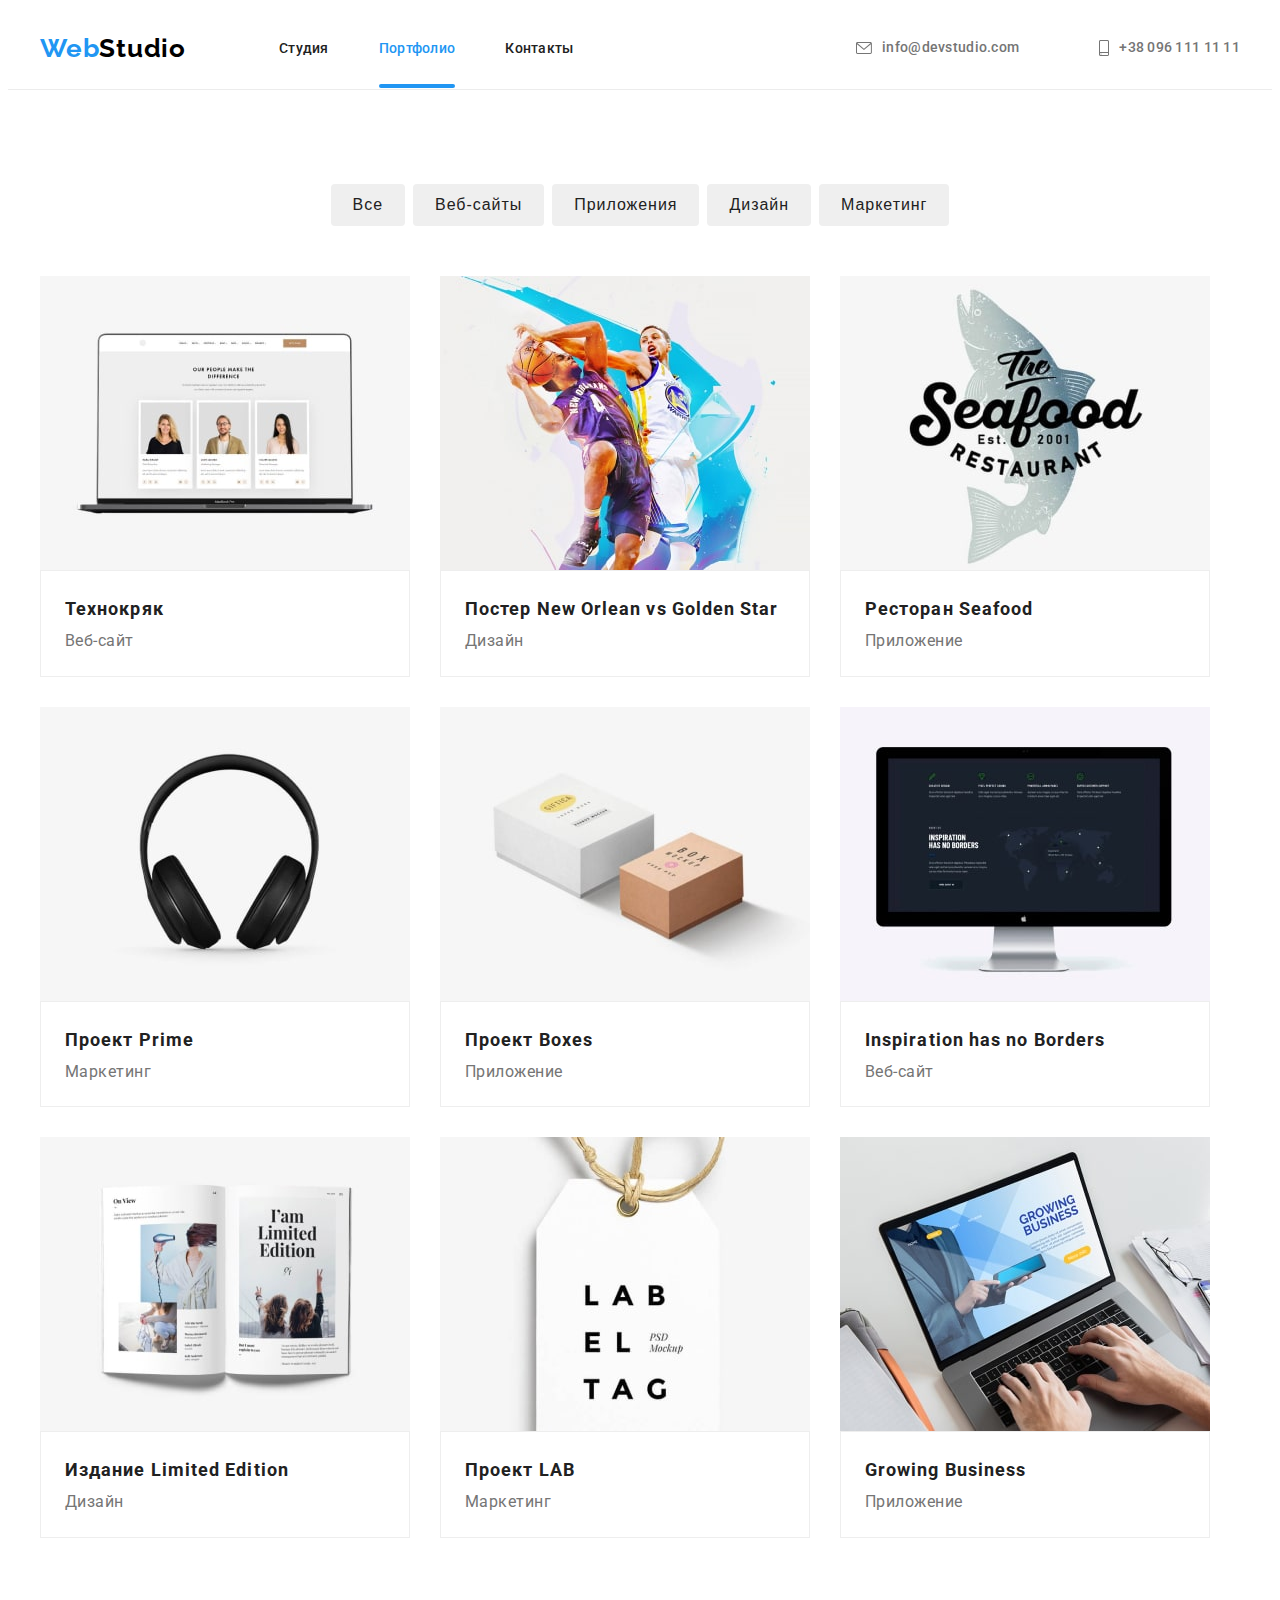
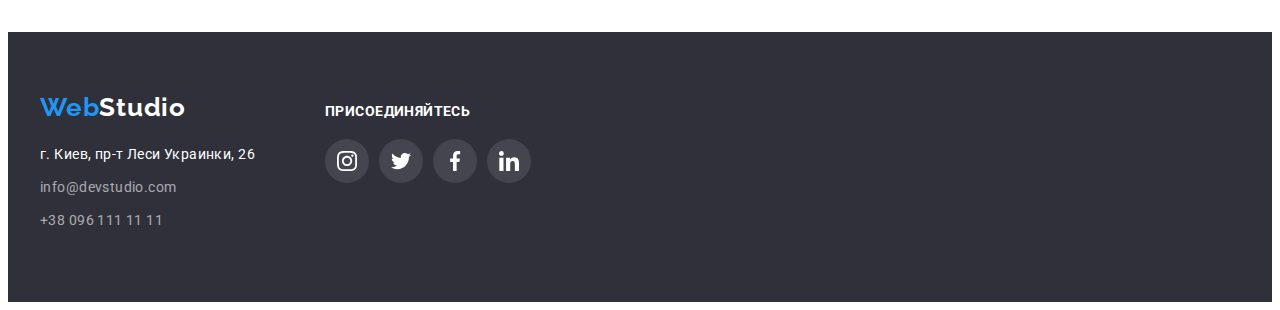
==== portfolio.html @ ef665a8f "add repozitoriy" ====
<!DOCTYPE html>
<html lang="ru">
  <head>
    <meta charset="UTF-8" />
    <meta http-equiv="X-UA-Compatible" content="IE=edge" />
    <meta name="viewport" content="width=device-width, initial-scale=1.0" />
    <title>Document</title>
    <link
      rel="stylesheet"
      href="https://cdnjs.cloudflare.com/ajax/libs/modern-normalize/1.1.0/modern-normalize.min.css"
      integrity="sha512-wpPYUAdjBVSE4KJnH1VR1HeZfpl1ub8YT/NKx4PuQ5NmX2tKuGu6U/JRp5y+Y8XG2tV+wKQpNHVUX03MfMFn9Q=="
      crossorigin="anonymous"
      referrerpolicy="no-referrer"
    />
    <link rel="preconnect" href="https://fonts.googleapis.com" />
    <link rel="preconnect" href="https://fonts.gstatic.com" crossorigin />
    <link
      href="https://fonts.googleapis.com/css2?family=Roboto:wght@400;500;700;900&family=Raleway:wght@700&display=swap"
      rel="stylesheet"
    />
    <link rel="stylesheet" href="./css/styles.css" />
  </head>
  <body>
    <!--Шапка-->
    <header class="page-header-portfolio">
      <div class="container header-container-portfolio">
        <a class="link header-logo-web" href="./index.html"
          >Web<span class="link header-logo-studio">Studio</span></a
        >
        <nav class="header-navigation">
          <ul class="list header-list">
            <li class="header-item">
              <a class="link header-link" href="./index.html">Студия</a>
            </li>
            <li class="header-item">
              <a class="link header-link current" href="./portfolio.html"
                >Портфолио</a
              >
            </li>
            <li class="header-item">
              <a class="link header-link" href="">Контакты</a>
            </li>
          </ul>
        </nav>
        <ul class="list header-link link-box">
          <li class="header-item">
            <a class="header-mail link" href="mailto:info@devstudio.com"
              ><svg class="icon-mail" width="16" height="12">
                <use href="./images/icons.svg#icon-email"></use>
              </svg>
              info@devstudio.com</a
            >
          </li>
          <li class="header-item">
            <a class="header-tel link" href="tel:+380961111111"
              ><svg class="icon-tel" width="10" height="16">
                <use href="./images/icons.svg#icon-smartphone"></use>
              </svg>
              +38 096 111 11 11</a
            >
          </li>
        </ul>
      </div>
    </header>
    <main>
      <!--Особенности-->
      <section class="features">
        <div class="container features-container">
          <h1 class="visually-hidden">Padge portfolio</h1>
          <ul class="list features-list">
            <li class="features-item">
              <p>
                <button class="hero-btn" type="button">Все</button>
              </p>
            </li>
            <li class="features-item">
              <p>
                <button class="hero-btn" type="button">Веб-сайты</button>
              </p>
            </li>
            <li class="features-item">
              <p>
                <button class="hero-btn" type="button">Приложения</button>
              </p>
            </li>
            <li class="features-item">
              <p>
                <button class="hero-btn" type="button">Дизайн</button>
              </p>
            </li>
            <li class="features-item">
              <p>
                <button class="hero-btn" type="button">Маркетинг</button>
              </p>
            </li>
          </ul>
        </div>

        <!--Проекты-->
        <div class="container features-card-container">
          <ul class="list features-card-list">
            <li class="card-item">
              <div class="card-item-wrap">
                <img
                  src="./images/Tehnokrayk.jpg"
                  alt="Ноутбук"
                  width="370"
                  height="294"
                />
                <p class="card-item-top-text">
                  Технокряк это современная площадка распространения
                  коронавируса. Компании используют эту платформу для цифрового
                  шпионажа и атак на защищённые сервера конкурентов.
                </p>
              </div>
              <div class="card-text-item-text">
                <h2 class="card-text">Технокряк</h2>
                <p class="card-item-text">Веб-сайт</p>
              </div>
            </li>
            <li class="card-item">
              <div class="card-item-wrap">
                <img
                  src="./images/poster.jpg"
                  alt="Постер"
                  width="370"
                  height="294"
                />
                <p class="card-item-top-text">
                  Технокряк это современная площадка распространения
                  коронавируса. Компании используют эту платформу для цифрового
                  шпионажа и атак на защищённые сервера конкурентов.
                </p>
              </div>
              <div class="card-text-item-text">
                <h2 class="card-text">
                  Постер<span lang="en" class="card-text">
                    New Orlean vs Golden Star</span
                  >
                </h2>
                <p class="card-item-text">Дизайн</p>
              </div>
            </li>
            <li class="card-item">
              <div class="card-item-wrap">
                <img
                  src="./images/restaurant.jpg"
                  alt="Ресторан"
                  width="370"
                  height="294"
                />
                <p class="card-item-top-text">
                  Технокряк это современная площадка распространения
                  коронавируса. Компании используют эту платформу для цифрового
                  шпионажа и атак на защищённые сервера конкурентов.
                </p>
              </div>
              <div class="card-text-item-text">
                <h2 class="card-text">
                  Ресторан<span lang="en" class="card-text"> Seafood</span>
                </h2>
                <p class="card-item-text">Приложение</p>
              </div>
            </li>
            <li class="card-item">
              <div class="card-item-wrap">
                <img
                  src="./images/Prime.jpg"
                  alt="Наушники"
                  width="370"
                  height="294"
                />
                <p class="card-item-top-text">
                  Технокряк это современная площадка распространения
                  коронавируса. Компании используют эту платформу для цифрового
                  шпионажа и атак на защищённые сервера конкурентов.
                </p>
              </div>
              <div class="card-text-item-text">
                <h2 class="card-text">
                  Проект<span lang="en" class="card-text"> Prime</span>
                </h2>
                <p class="card-item-text">Маркетинг</p>
              </div>
            </li>
            <li class="card-item">
              <div class="card-item-wrap">
                <img
                  src="./images/boxes.jpg"
                  alt="Коробка"
                  width="370"
                  height="294"
                />
                <p class="card-item-top-text">
                  Технокряк это современная площадка распространения
                  коронавируса. Компании используют эту платформу для цифрового
                  шпионажа и атак на защищённые сервера конкурентов.
                </p>
              </div>
              <div class="card-text-item-text">
                <h2 class="card-text">
                  Проект<span lang="en" class="card-text"> Boxes</span>
                </h2>
                <p class="card-item-text">Приложение</p>
              </div>
            </li>
            <li class="card-item">
              <div class="card-item-wrap">
                <img
                  src="./images/borders.jpg"
                  alt="Монитор"
                  width="370"
                  height="294"
                />
                <p class="card-item-top-text">
                  Технокряк это современная площадка распространения
                  коронавируса. Компании используют эту платформу для цифрового
                  шпионажа и атак на защищённые сервера конкурентов.
                </p>
              </div>
              <div class="card-text-item-text">
                <h2 lang="en" class="card-text">Inspiration has no Borders</h2>
                <p class="card-item-text">Веб-сайт</p>
              </div>
            </li>
            <li class="card-item">
              <div class="card-item-wrap">
                <img
                  src="./images/edition.jpg"
                  alt="Книга"
                  width="370"
                  height="294"
                />
                <p class="card-item-top-text">
                  Технокряк это современная площадка распространения
                  коронавируса. Компании используют эту платформу для цифрового
                  шпионажа и атак на защищённые сервера конкурентов.
                </p>
              </div>
              <div class="card-text-item-text">
                <h2 class="card-text">
                  Издание<span lang="en" class="card-text">
                    Limited Edition</span
                  >
                </h2>
                <p class="card-item-text">Дизайн</p>
              </div>
            </li>
            <li class="card-item">
              <div class="card-item-wrap">
                <img
                  src="./images/lab.jpg"
                  alt="Брелок"
                  width="370"
                  height="294"
                />
                <p class="card-item-top-text">
                  Технокряк это современная площадка распространения
                  коронавируса. Компании используют эту платформу для цифрового
                  шпионажа и атак на защищённые сервера конкурентов.
                </p>
              </div>
              <div class="card-text-item-text">
                <h2 class="card-text">
                  Проект<span lang="en" class="card-text"> LAB</span>
                </h2>
                <p class="card-item-text">Маркетинг</p>
              </div>
            </li>
            <li class="card-item">
              <div class="card-item-wrap">
                <img
                  src="./images/business.jpg"
                  alt="Печатает на ноутбуке"
                  width="370"
                  height="294"
                />
                <p class="card-item-top-text">
                  Технокряк это современная площадка распространения
                  коронавируса. Компании используют эту платформу для цифрового
                  шпионажа и атак на защищённые сервера конкурентов.
                </p>
              </div>
              <div class="card-text-item-text">
                <h2 lang="en" class="card-text">Growing Business</h2>
                <p class="card-item-text">Приложение</p>
              </div>
            </li>
          </ul>
        </div>
      </section>
    </main>
    <!--Подвал: адрес и контакты-->
    <footer class="footer">
      <div class="container footer-container">
        <div>
          <a
            class="link footer-logo-web"
            href="./index.html"
            rel="noopener noreferrer"
            >Web<span class="link footer-logo-studio">Studio</span></a
          >
          <address class="contacts-address">
            <a
              class="contacts-link link"
              href="https://goo.gl/maps/BQcuCL7h7WmTH79J6"
              target="_blank"
              rel="noopener noreferrer"
              >г. Киев, пр-т Леси Украинки, 26</a
            >
          </address>
          <ul class="list contacts-link">
            <li class="contacts-item">
              <a class="contacts-mail link" href="mailto:info@devstudio.com"
                >info@devstudio.com</a
              >
            </li>
            <li class="contacts-item">
              <a class="contacts-tel link" href="tel:+380961111111"
                >+38 096 111 11 11</a
              >
            </li>
          </ul>
        </div>
        <div class="social-title-title">
          <p class="social-title">Присоединяйтесь</p>
          <ul class="list social-aftter-list">
            <li class="social-social-item">
              <a href="" class="social-social-link">
                <svg class="social-social-icon" width="20" height="20">
                  <use href="./images/icons.svg#icon-instagram"></use>
                </svg>
              </a>
            </li>
            <li class="social-social-item">
              <a href="" class="social-social-link">
                <svg class="social-social-icon" width="20" height="20">
                  <use href="./images/icons.svg#icon-twitter-1"></use>
                </svg>
              </a>
            </li>
            <li class="social-social-item">
              <a href="" class="social-social-link">
                <svg class="social-social-icon" width="20" height="20">
                  <use href="./images/icons.svg#icon-facebook-1"></use>
                </svg>
              </a>
            </li>
            <li class="social-social-item">
              <a href="" class="social-social-link">
                <svg class="social-social-icon" width="20" height="20">
                  <use href="./images/icons.svg#icon-linkedin-1"></use>
                </svg>
              </a>
            </li>
          </ul>
        </div>
      </div>
    </footer>
  </body>
</html>
---- css/styles.css ----
:root {
  --main-title-color: #ffffff;
  --second-title-color: #212121;
  --main-text-color: #757575;
  --second-text-color: #ffffff;
  --third-text-color: rgba(255, 255, 255, 0.6);
  --accent-color: #2196f3;
  --main-btn-color: #ffffff;
  --header-text-color: #212121;
}

p,
h1,
h2,
h3,
h4,
h5,
h6 {
  margin: 0;
}

ul {
  margin: 0;
  padding: 0;
}

button {
  cursor: pointer;
}

img {
  display: block;
}

.container {
  width: 1200px;
  padding-left: 15px;
  padding-right: 15px;
  margin: 0 auto;
}

.list {
  list-style: none;
}

.link {
  text-decoration: none;
}
.visually-hidden {
  position: absolute;
  white-space: nowrap;
  width: 1px;
  height: 1px;
  overflow: hidden;
  border: 0;
  padding: 0;
  clip: rect(0 0 0 0);
  clip-path: inset(50%);
  margin: -1px;
}

body {
  font-family: "Roboto", sans-serif;
  
}

/*-----------------HEADER------------*/
.page-header {
  width: 100%;
  top: 0;
  left: 0;
  background-color: #ffffff;
  padding-top: 25px;
  padding-bottom: 25px;
}

.header-list {
  display: flex;
}

.header-navigation {
  display: flex;
  align-items: center;
}

.link-box {
  display: flex;
  align-items: center;
  margin-left: auto;
}

.header-container {
  display: flex;
  align-items: center;
}

.header-item:not(:last-child) {
  margin-right: 50px;
}

.header-logo-web {
  font-family: Raleway;
  font-style: normal;
  font-weight: 700;
  font-size: 26px;
  line-height: 1.19;
  letter-spacing: 0.03em;
  color: #2196f3;
  margin-right: 93px;
}

.header-logo-studio {
  font-family: Raleway;
  font-style: normal;
  font-weight: 700;
  font-size: 26px;
  line-height: 1.19;
  letter-spacing: 0.03em;
  color: #000000;
}

.header-link {
  display: flex;
  font-weight: 500;
  font-size: 14px;
  line-height: 1.13;
  letter-spacing: 0.02em;
  color: var(--header-text-color);
  position: relative;
  transition: color 250ms cubic-bezier(0.4, 0, 0.2, 1);
}

.header-link.current::after {
content: "";
width: 100%;
height: 4px;
background-color: #2196F3;
position: absolute;
bottom: -32px;
left: 0;
border-radius: 2px;
}

.header-link:hover,
.header-link:focus {
  color: var(--accent-color);
}

.current {
  color: var(--accent-color);
}


.header-mail {
  display: flex;
  align-items: center;
  font-weight: 500;
  font-size: 14px;
  line-height: 1.14;
  letter-spacing: 0.02em;
  margin-right: 30px;
  color: var(--main-text-color);
  transition: color 250ms cubic-bezier(0.4, 0, 0.2, 1);

}

/* .header-mail:hover,
.header-mail:focus {
  color: var(--accent-color);
} */

.icon-mail {
  margin-right: 10px;
  fill: currentColor;
}

.header-mail:hover,
.header-mail:focus {
  color: var(--accent-color);
}

.header-tel {
  display: flex;
  align-items: center;
  font-weight: 500;
  font-size: 14px;
  line-height: 1.14;
  letter-spacing: 0.02em;
  color: var(--main-text-color);
  transition: color 250ms cubic-bezier(0.4, 0, 0.2, 1);
}

.icon-tel {
  margin-right: 10px;
  fill: currentColor;
}

.header-tel:hover,
.header-tel:focus {
  color: var(--accent-color);
}

/* --------Что предлагаем------ */
.hero {
  margin: 0 auto;
  max-width: 1600px;
  height: 600px;
  background: #2f303a;
  text-align: center;
  padding-top: 200px;
  padding-bottom: 200px;
  background-image: linear-gradient(
      rgba(47, 48, 58, 0.4),
      rgba(47, 48, 58, 0.4)
    ),
    url("../images/overlay2.jpg");
  background-repeat: no-repeat;
  background-position: center;
  background-size: cover;
  background-color: var(--main-title-color);
}

.hero-container {
  width: 696px;
}

.hero-title {
  font-weight: 900;
  font-size: 44px;
  line-height: 1.36;
  letter-spacing: 0.06em;
  text-transform: uppercase;
  color: var(--main-title-color);
}

.hero-btn-item {
  margin-top: 30px;
  font-weight: 500;
  font-size: 16px;
  line-height: 1.87;
  display: inline-block;
  align-items: center;
  letter-spacing: 0.06em;
  color: var(--main-btn-color);
  background-color: #2196F3;
  border-radius:4px
  box-shadow;: 0px, 4px
rgba(0, 0, 0, 0.15);

  cursor: pointer;
  border-radius: 4px;
  padding: 10px 32px;
  transition: background-color 250ms cubic-bezier(0.4, 0, 0.2, 1);
}

.hero-btn-item:hover,
.hero-btn-item:focus {
  background-color:#188CE8;
}

.hero-btn {
  font-weight: 500;
  font-size: 16px;
  line-height: 1.87;
  display: flex;
  align-items: center;
  text-align: center;
  letter-spacing: 0.06em;
  color: var(--header-text-color);
  cursor: pointer;
  border-style: none;
  border-radius: 4px;
  padding: 6px 22px;
  transition: color 250ms cubic-bezier(0.4, 0, 0.2, 1), background-color 250ms cubic-bezier(0.4, 0, 0.2, 1), box-shadow 250ms cubic-bezier(0.4, 0, 0.2, 1);
}

.hero-btn:hover,
.hero-btn:focus {
  color: var(--main-btn-color);
  box-shadow: 0px 3px 1px rgba(0, 0, 0, 0.1), 0px 1px 2px rgba(0, 0, 0, 0.08),
    0px 2px 2px rgba(0, 0, 0, 0.12);
  border-radius: 4px;
  background: #2196f3;
}

/*-----Наши особенности-------*/

.peculiarities {
  padding-top: 94px;
  padding-bottom: 94px;
}

.peculiarities-list {
  display: flex;
}

.peculiarities-title-title:not(:last-child) {
  margin-right: 30px;
  width: 270px;
}

.peculiarities-title-title::before {
  display: block;
  content: "";
  width: 270px;
  height: 120px;
  background-color: #f5f4fa;
  margin-bottom: 25px;
  border-radius: 4px;
  background-image: url("../images/antenna.svg");
  background-repeat: no-repeat;
  background-position: center;
}

.icon-clock::before {
  background-image: url("../images/clock.svg");
}

.icon-diagram::before {
  background-image: url("../images/diagram.svg");
}

.icon-astronaut::before {
  background-image: url("../images/astronaut.svg");
}

.peculiarities-title {
  font-weight: 700;
  font-size: 14px;
  line-height: 1.71;
  letter-spacing: 0.03em;
  text-transform: uppercase;
  color: var(--second-title-color);
  margin-top: 30px;
  margin-bottom: 10px;
}

.peculiarities-after-title {
  font-weight: normal;
  font-size: 14px;
  line-height: 1.71;
  letter-spacing: 0.03em;
  color: var(--main-text-color);
  width: 270px;
}

/*--------------Чем мы занимаемся------*/
.about-work {
  padding-bottom: 94px;
}

.work-list {
  display: flex;
}

.work-item:not(:last-child) {
  margin-right: 30px;
}

.work-item {
  position: relative;
  overflow: hidden;
}

.work-item > .work-item-text {
position: absolute;
top: 224px;
right: 0;
margin: 0;
width: 370px;
height: 70px;
background: rgba(47, 48, 58, 0.8);
font-family: Roboto;
font-style: normal;
font-weight: 700;
font-size: 14px;
line-height: 16px;
padding-top: 27px;
text-align: center;
letter-spacing: 0.03em;
text-transform: uppercase;
color: #FFFFFF; 
}

.work-title {
  margin-bottom: 50px;
  font-weight: 700;
  font-size: 36px;
  line-height: 1.17;
  text-align: center;
  letter-spacing: 0.03em;
  color: var(--second-title-color);
}

/*-------------Наша команда---------*/
.team {
  background-color: #F5F4FA;
  padding-top: 94px;
  padding-bottom: 94px;
}

.team-title {
  font-weight: 700;
  font-size: 36px;
  line-height: 1.17;
  text-align: center;
  letter-spacing: 0.03em;
  color: var(--second-title-color);
  margin-bottom: 50px;
}

.team-list {
  display: flex;
}
.team-item:not(:last-child) {
  margin-right: 30px;
  display: block;
  text-align: center;
  background-color: #FFFFFF;
  box-shadow: 0px 1px 3px rgba(0, 0, 0, 0.12), 0px 1px 1px rgba(0, 0, 0, 0.14),
    0px 2px 1px rgba(0, 0, 0, 0.2);
  border-radius: 0px 0px 4px 4px;
  transition: box-shadow 250ms cubic-bezier(0.4, 0, 0.2, 1);
}

.team-item-card4 {
  background-color: #FFFFFF;
  box-shadow: 0px 1px 3px rgba(0, 0, 0, 0.12), 0px 1px 1px rgba(0, 0, 0, 0.14),
    0px 2px 1px rgba(0, 0, 0, 0.2);
  border-radius: 0px 0px 4px 4px;
  transition: box-shadow 250ms cubic-bezier(0.4, 0, 0.2, 1);
}

.persons-title {
  font-weight: 500;
  font-size: 16px;
  line-height: 1.18;
  text-align: center;
  letter-spacing: 0.03em;
  color: var(--second-title-color);
  margin-bottom: 10px;
}

.persons-item-text {
  font-weight: normal;
  font-size: 16px;
  line-height: 1.18;
  text-align: center;
  letter-spacing: 0.03em;
  color: var(--main-text-color);
  margin-bottom: 16px;
}

.persons-title-item-text {
  padding-top: 30px;
  padding-bottom: 30px;
}

.persons-social-item {
  width: 44px;
  height: 44px;
}

.persons-social-item + .persons-social-item {
  margin-left: 10px;
}

.persons-social-list {
  display: flex;
  justify-content: center;
}

.persons-social-link {
  width: 100%;
  height: 100%;
  border-radius: 50%;
  display: flex;
  align-items: center;
  justify-content: center;
  color: #afb1b8;
  transition: color 250ms cubic-bezier(0.4, 0, 0.2, 1), background-color 250ms cubic-bezier(0.4, 0, 0.2, 1);
}

.persons-social-icon {
  fill: currentColor;
}

.persons-social-link:hover,
.persons-social-link:focus {
  background-color: var(--accent-color);
  color: var(--main-title-color);
}

/* --------- Постоянные клиенты */
.client {
  background-color: #ffffff;
  padding-top: 94px;
  padding-bottom: 94px;
}

.client-title {
  font-family: Roboto;
  font-style: normal;
  font-weight: bold;
  font-size: 36px;
  line-height: 42px;
  text-align: center;
  letter-spacing: 0.03em;
  color: #212121;
  margin-bottom: 50px;
}

.client-list {
  display: flex;
  justify-content: center;
}

.client-social-item {
  width: 170px;
  height: 92px;
}

.client-social-item + .client-social-item {
  margin-left: 30px;
}

.client-social-link {
  width: 100%;
  height: 100%;
  display: flex;
  align-items: center;
  justify-content: center;
  color: #afb1b8;
  border: 1px solid #afb1b8;
  border-radius: 4px;
  transition: color 250ms cubic-bezier(0.4, 0, 0.2, 1), border-color 250ms cubic-bezier(0.4, 0, 0.2, 1);
}

.client-social-icon {
  fill: currentColor;
}

.client-social-link:hover,
.client-social-link:focus {
  border-color: var(--accent-color);
  color: var(--accent-color);
}

/*-------------Подвал--------*/
.footer {
  background-color: #2f303a;
  padding-top: 60px;
  padding-bottom: 60px;
}

.footer-container {
  display: flex;
  align-items: baseline;
}

.footer-logo-web {
  font-family: Raleway;
  font-style: normal;
  font-weight: 700;
  font-size: 26px;
  line-height: 1.19;
  letter-spacing: 0.03em;
  color: #2196f3;
}

.footer-logo-studio {
  font-family: Raleway;
  font-style: normal;
  font-weight: 700;
  font-size: 26px;
  line-height: 1.19;
  letter-spacing: 0.03em;
  color: #ffffff;
}

.contacts-address {
  margin-top: 20px;
  margin-bottom: 9px;
}

.contacts-item {
  margin-bottom: 9px;
}

.contacts-link {
  font-weight: normal;
  font-style: normal;
  font-size: 14px;
  line-height: 1.71;
  letter-spacing: 0.03em;
  color: var(--second-text-color);
}

.contacts-mail {
  font-weight: normal;
  font-size: 14px;
  line-height: 1.71;
  letter-spacing: 0.03em;
  color: var(--third-text-color);
  padding-bottom: 20px;
}

.contacts-tel {
  font-style: normal;
  font-weight: normal;
  font-size: 14px;
  line-height: 1.71;
  letter-spacing: 0.03em;
  color: var(--third-text-color);
  
}

/* -------Присоединяйтесь------- */

.social-title-title {
  margin-left: 70px;
}

.social-title {
  font-family: Roboto;
  font-style: normal;
  font-weight: 700;
  font-size: 14px;
  line-height: 16px;
  letter-spacing: 0.03em;
  text-transform: uppercase;
  color: #ffffff;
  margin-bottom: 20px;
}

.social-aftter-list {
  display: flex;
}

.social-social-item {
  width: 44px;
  height: 44px;
}

.social-social-item:not(:last-child) {
  margin-right: 10px;
}

.social-social-link {
  width: 100%;
  height: 100%;
  border-radius: 50%;
  display: flex;
  align-items: center;
  justify-content: center;
  background: rgba(255, 255, 255, 0.1);
  transition: color 250ms cubic-bezier(0.4, 0, 0.2, 1), background-color 250ms cubic-bezier(0.4, 0, 0.2, 1);
  
}

.social-social-link {
  fill: #ffffff;
}

.social-social-link:hover,
.social-social-link:focus {
  background-color: var(--accent-color);
  color: var(--main-title-color);
}

/* -------Модальное окно--------- */
.backdrop {
    width: 100vw;
    height: 100vh;
    background-color: rgba(0, 0, 0, 0.418);
    position: fixed;
    top: 0;
    transition: opacity 1000ms, visibility 1000ms;
}

.backdrop.is-hidden .modal {
  transform: scale(1.5) rotate(180deg) translate(-1000px);
  transition: transform 1000ms;
}

.modal {
    width: 528px;
    min-height: 581px;
    background-color: #ffffff;
    position: absolute;
    left: 50%;
    top: 50%;
    transform: scale(1) rotate(0);
    transform: translate(-50%,-50%);
    box-shadow: 0px 1px 3px rgba(0, 0, 0, 0.12), 0px 1px 1px rgba(0, 0, 0, 0.14), 0px 2px 1px rgba(0, 0, 0, 0.2);
    border-radius: 4px;
  }

.modal-close {
    width: 30px;
    height: 30px;
    background: #FFFFFF;
    box-sizing: border-box;
    border: 1px solid rgba(0, 0, 0, 0.1);
    border-radius: 50%;
    position: absolute;
    top: 10px;
    right: 10px;
    display: flex;
    align-items: center;
    justify-content: center;
}

.is-hidden {
  visibility: hidden;
  opacity: 0;
  pointer-events: none;
}


/*---------------Портфолио-------*/
/*---------------Шапка---------*/
.page-header-portfolio {
  padding-top: 25px;
  padding-bottom: 25px;
  border-bottom: 1px solid #ececec;
}
.header-container-portfolio {
  display: flex;
  align-items: center;
}

/*-----------Кнопки-навигация------*/
.features {
  padding-top: 94px;
  padding-bottom: 94px;
}

.features-list {
  display: flex;
  justify-content: center;
  margin-bottom: 50px;
}

.features-item:not(:last-child) {
  margin-right: 8px;
}

/*--------Проекты-------*/

.features-card-list {
  display: flex;
  flex-wrap: wrap;
  margin-right: -30px;
}

.card-item {
  margin-right: 30px;
  margin-bottom: 30px;
  transition: box-shadow 250ms cubic-bezier(0.4, 0, 0.2, 1);
}

.card-item:hover .card-item-top-text {
  transform: translateY(0);
}

.card-item-wrap {
  position: relative;
  overflow: hidden;
}

.card-item-top-text {
  position: absolute;
  top: 0;
  left: 0;
  /* width: 370px; */
  height: 100%;
  background: rgba(33, 150, 243, 0.9);
  padding: 63px 24px;

  font-family: Roboto;
  font-style: normal;
  font-weight: normal;
  font-size: 18px;
  line-height: 28px;
  letter-spacing: 0.03em;
  color: #FFFFFF;
  transform: translateY(100%);
  transition: transform 250ms cubic-bezier(0.4, 0, 0.2, 1);  
}

.card-item:nth-child(n3) {
  margin-right: 0;
}

.card-item:nth-last-child(-n + 3) {
  margin-bottom: 0;
}

.card-item:hover,
.card-item:focus {
  box-shadow: 0px 1px 1px rgba(0, 0, 0, 0.12), 0px 4px 4px rgba(0, 0, 0, 0.06),
    1px 4px 6px rgba(0, 0, 0, 0.16);
}

.card-text {
  font-weight: 700;
  font-size: 18px;
  line-height: 2;
  letter-spacing: 0.06em;
  color: var(--second-title-color);
}

.card-item-text {
  font-weight: normal;
  font-size: 16px;
  line-height: 1.8;
  letter-spacing: 0.03em;
  color: var(--main-text-color);
}

.card-text-item-text {
  padding: 20px 24px;
  border: 1px solid #eeeeee;
}
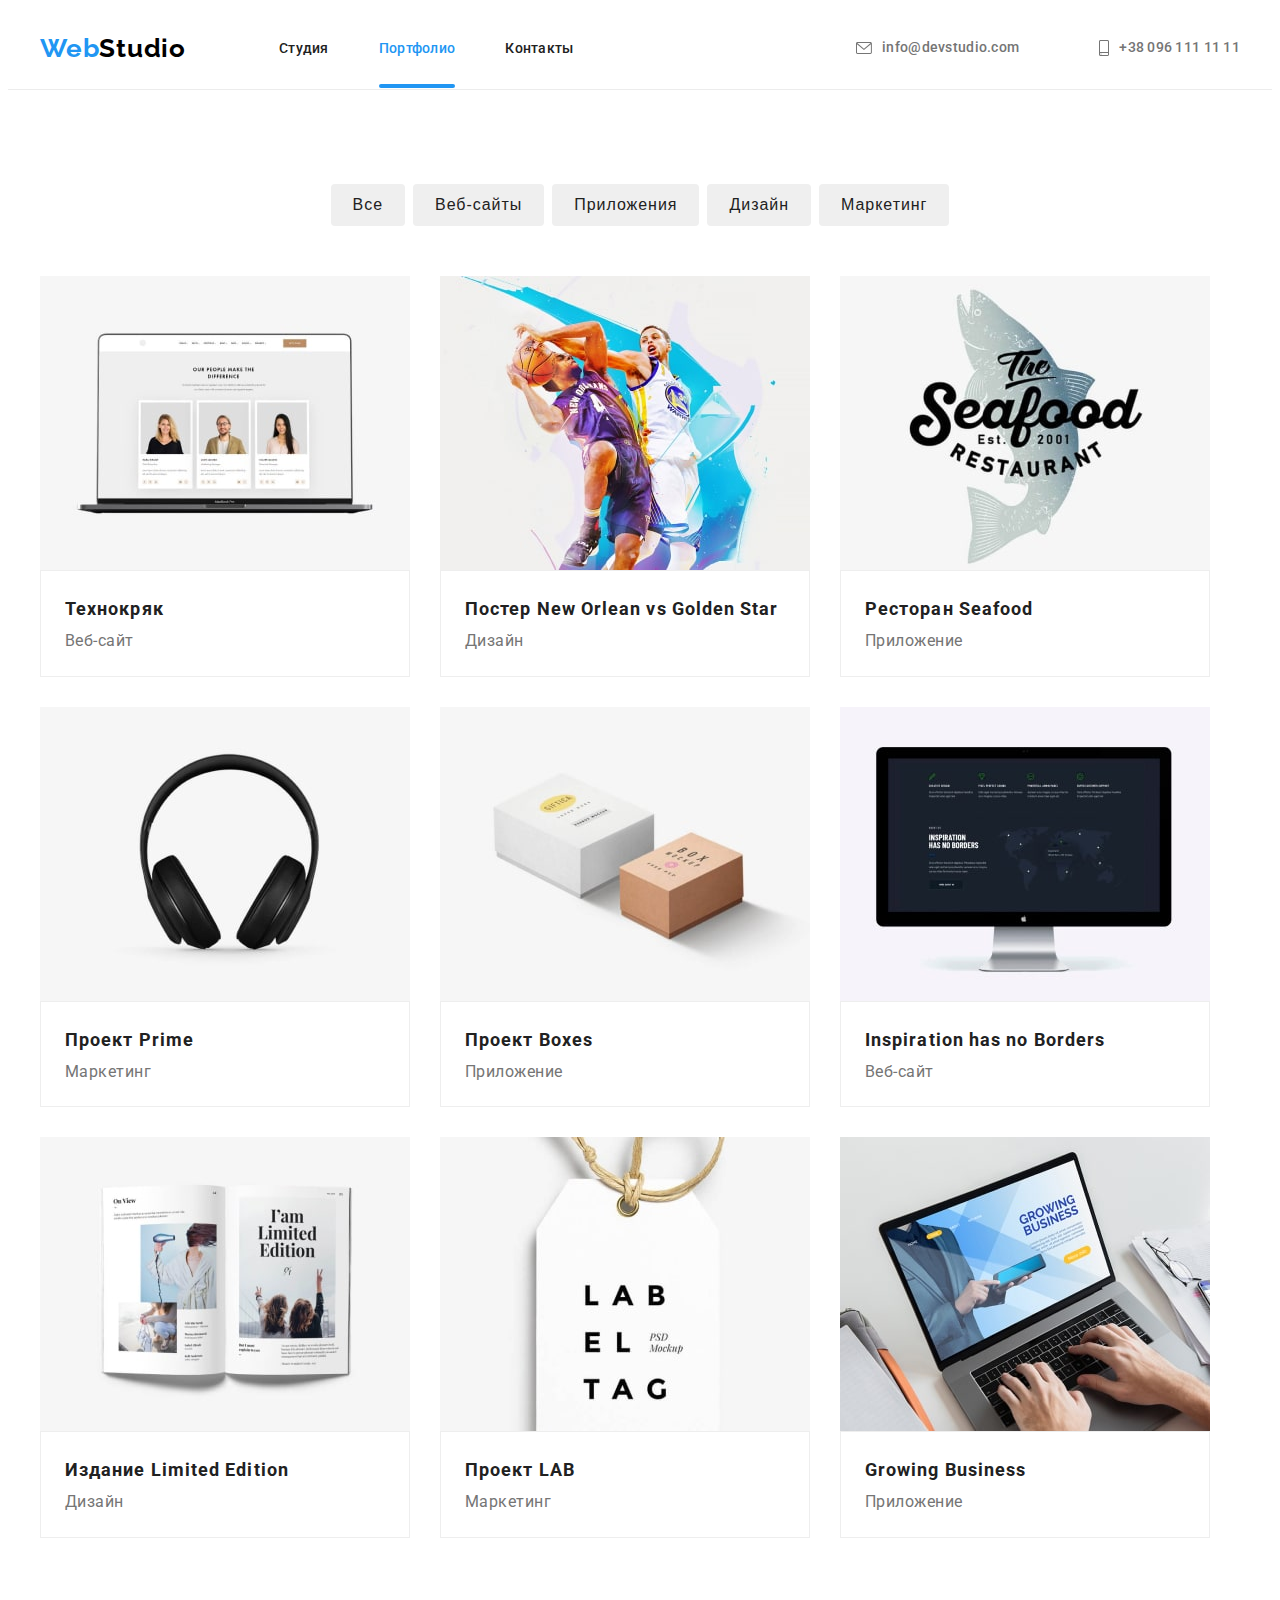
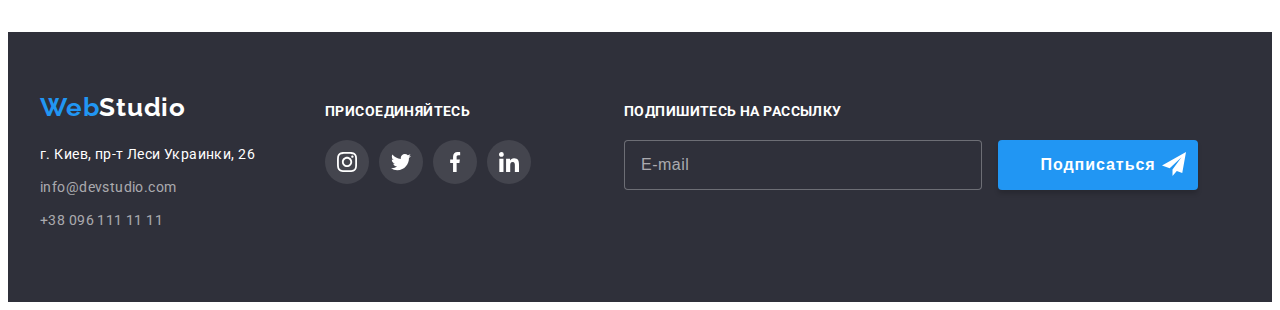
==== commit 7efe8618: "add" ====
--- a/portfolio.html
+++ b/portfolio.html
@@ -355,6 +355,23 @@
             </li>
           </ul>
         </div>
+        <div class="social-newsletter-title">
+          <p class="social-newsletter">Подпишитесь на рассылку</p>
+          <form action="#" class="online-form">
+            <label for="user-email">
+              <input
+                type="email"
+                class="online-input"
+                name="online-email"
+                id="user-email"
+                placeholder="E-mail"
+            /></label>
+            <button type="submit" class="online-btn">Подписаться</button>
+            <svg class="send-icon" width="24" height="24">
+              <use href="./images/icons.svg#icon-send"></use>
+            </svg>
+          </form>
+        </div>
       </div>
     </footer>
   </body>
--- a/css/styles.css
+++ b/css/styles.css
@@ -235,7 +235,7 @@
 
 .hero-btn-item {
   margin-top: 30px;
-  font-weight: 500;
+  font-weight: 700;
   font-size: 16px;
   line-height: 1.87;
   display: inline-block;
@@ -626,7 +626,7 @@
   font-style: normal;
   font-weight: 700;
   font-size: 14px;
-  line-height: 16px;
+  line-height: 1.14;
   letter-spacing: 0.03em;
   text-transform: uppercase;
   color: #ffffff;
@@ -666,6 +666,103 @@
 .social-social-link:focus {
   background-color: var(--accent-color);
   color: var(--main-title-color);
+}
+
+/* ---------Подпишитесь на рассылку----- */
+
+.social-newsletter-title{
+  margin-left: 93px;
+}
+
+.social-newsletter {
+  font-family: Roboto;
+  font-style: normal;
+  font-weight: 700;
+  font-size: 14px;
+  line-height: 1.14;
+  letter-spacing: 0.03em;
+  text-transform: uppercase;
+  color: #FFFFFF;
+  margin-bottom: 20px;
+}
+
+.online-input {
+  width: 358px;
+  height: 50px;
+  left: 815px;
+  top: 2787px;
+  border: 1px solid rgba(255, 255, 255, 0.3);
+  box-sizing: border-box;
+  box-shadow: 0px 4px 4px rgba(0, 0, 0, 0.15));
+  border-radius: 4px;
+  background-color: #2F303A;
+  padding-left: 16px;
+  outline: none;
+  font-weight: normal;
+  font-size: 16px;
+  line-height: 1.25
+  display: flex;
+  align-items: center;
+  letter-spacing: 0.03em;
+  color: #FFFFFF99;
+  transition: background-color 250ms cubic-bezier(0.4, 0, 0.2, 1);
+}
+
+.online-input:focus {
+  border-color: #2196F3;
+  transition: background-color 250ms cubic-bezier(0.4, 0, 0.2, 1);
+}
+
+.online-input::placeholder {
+font-weight: normal;
+font-size: 16px;
+line-height: 1.25;
+display: flex;
+align-items: center;
+letter-spacing: 0.03em;
+color: rgba(255, 255, 255, 0.6);
+transition: background-color 250ms cubic-bezier(0.4, 0, 0.2, 1);
+}
+
+.send {
+  position: relative;
+  display: flex;
+}
+
+
+
+.online-btn {
+  width: 200px;
+  height: 50px;
+  margin-left: 12px;
+  font-weight: bold;
+  font-size: 16px;
+  line-height: 1.88px;
+  align-items: center;
+  text-align: center;
+  letter-spacing: 0.06em;
+  color: var(--main-btn-color);
+  background-color: #2196F3;
+  cursor: pointer;
+  box-shadow: 0px 4px 4px rgba(0, 0, 0, 0.15);
+  border-radius: 4px;
+  transition: background-color 250ms cubic-bezier(0.4, 0, 0.2, 1);
+  border: none;
+  position: relative;
+}
+
+.online-btn:hover,
+.online-btn:focus {
+  color: var(--main-btn-color);
+  background-color:#188CE8;
+  transition: background-color 250ms cubic-bezier(0.4, 0, 0.2, 1);
+}
+.send-icon {
+  position: absolute;
+  transform: translate(-150%, 50%);
+    
+    
+  
 }
 
 /* -------Модальное окно--------- */
@@ -690,6 +787,7 @@
     position: absolute;
     left: 50%;
     top: 50%;
+    padding: 40px;
     transform: scale(1) rotate(0);
     transform: translate(-50%,-50%);
     box-shadow: 0px 1px 3px rgba(0, 0, 0, 0.12), 0px 1px 1px rgba(0, 0, 0, 0.14), 0px 2px 1px rgba(0, 0, 0, 0.2);
@@ -717,6 +815,146 @@
   pointer-events: none;
 }
 
+.modal-title {
+font-family: Roboto;
+font-style: normal;
+font-weight: 700;
+font-size: 20px;
+line-height: 1.15;
+text-align: center;
+letter-spacing: 0.03em;
+color: #212121;
+margin-bottom: 30px;
+}
+
+.modal-field {
+  margin-bottom: 10px;
+}
+
+.input-wrup {
+  position: relative;
+}
+
+.input-icon {
+  position: absolute;
+  left: 12px;
+  top: 50%;
+  transform: translateY(-50%);
+}
+
+.modal-form-input {
+  width: 448px;
+  height: 40px;
+  left: 576px;
+  top: 314px;
+  border: 1px solid rgba(33, 33, 33, 0.2);
+  box-sizing: border-box;
+  border-radius: 4px;
+  padding-left: 15px;
+  padding-right: 12px;
+  color: var(--main-text-color);
+  font-weight: normal;
+  outline: none;
+}
+
+.modal-form-text {
+width: 448px;
+height: 120px;
+left: 576px;
+top: 518px;
+border: 1px solid rgba(33, 33, 33, 0.2);
+box-sizing: border-box;
+border-radius: 4px;
+resize: none;
+padding: 12px 16px;
+}
+
+.modal-form-text::placeholder {
+font-family: Roboto;
+font-style: normal;
+font-weight: normal;
+font-size: 12px;
+line-height: 1.17;
+letter-spacing: 0.01em;
+color: rgba(117, 117, 117, 0.5);;
+}
+
+.form-input-text {
+font-family: Roboto;
+font-style: normal;
+font-weight: normal;
+font-size: 12px;
+line-height: 1.17;
+letter-spacing: 0.01em;
+color: #757575;
+margin-bottom: 4px;
+display: block;
+}
+
+.check-item {
+  /* position: absolute; */
+  width: 16px;
+  height: 15px;
+  border: 0.2px solid #FFFFFF;
+  border-radius: 2px;
+  background: #2196F3;
+  margin-right: 7px;
+  display: flex;
+  align-items: center;
+  justify-content: center;
+}
+
+.check-icon {
+  fill:#ffffff;
+  
+}
+
+.check-text {
+position: relative;
+display: flex;
+font-family: Roboto;
+font-style: normal;
+font-weight: normal;
+font-size: 14px;
+line-height: 1.71;
+letter-spacing: 0.03em;
+color: #757575;
+margin-bottom: 30px;
+
+}
+
+.link-policy {
+  color: var(--accent-color);
+  
+}
+.btn-modal-btn {
+  width: 200px;
+  height: 50px;
+  margin:0 auto;
+  font-weight: 700;
+  font-size: 16px;
+  line-height: 1.87;
+  display: block;
+  letter-spacing: 0.06em;
+  color: var(--main-btn-color);
+  background-color: #2196F3;
+  box-shadow: 0px 4px 4px rgba(0, 0, 0, 0.15);
+  border-radius: 4px;
+  border: none;
+  cursor: pointer;
+  border-radius: 4px;
+  padding: 10px 32px;
+  transition: background-color 250ms cubic-bezier(0.4, 0, 0.2, 1);
+}
+
+/* .btn-modal-btn:hover,
+.btn-modal-btn:focus {
+  color: var(--main-btn-color);
+  box-shadow: 0px 3px 1px rgba(0, 0, 0, 0.1), 0px 1px 2px rgba(0, 0, 0, 0.08),
+    0px 2px 2px rgba(0, 0, 0, 0.12);
+  border-radius: 4px;
+  background-color:#188CE8;
+} */
 
 /*---------------Портфолио-------*/
 /*---------------Шапка---------*/
@@ -774,7 +1012,7 @@
   top: 0;
   left: 0;
   /* width: 370px; */
-  height: 100%;
+  height: 101%;
   background: rgba(33, 150, 243, 0.9);
   padding: 63px 24px;
 
@@ -782,7 +1020,7 @@
   font-style: normal;
   font-weight: normal;
   font-size: 18px;
-  line-height: 28px;
+  line-height: 1.56;
   letter-spacing: 0.03em;
   color: #FFFFFF;
   transform: translateY(100%);
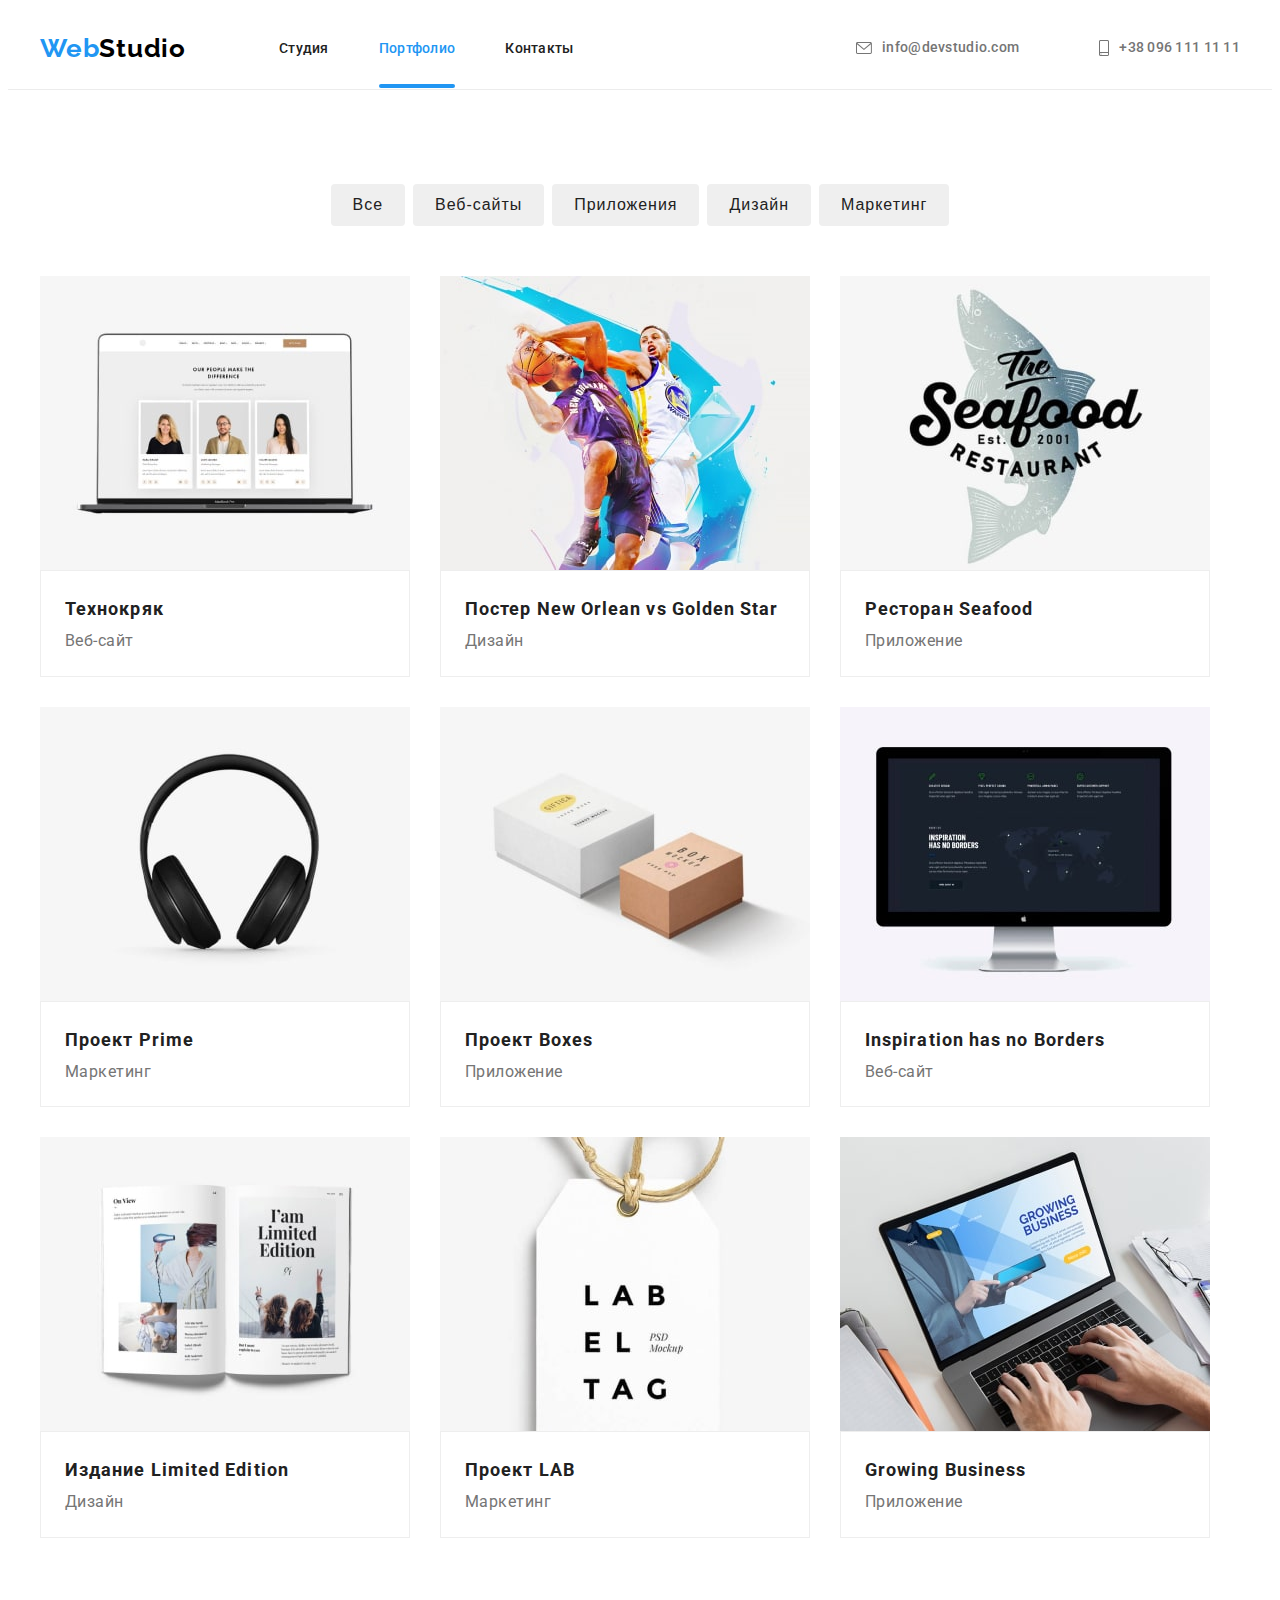
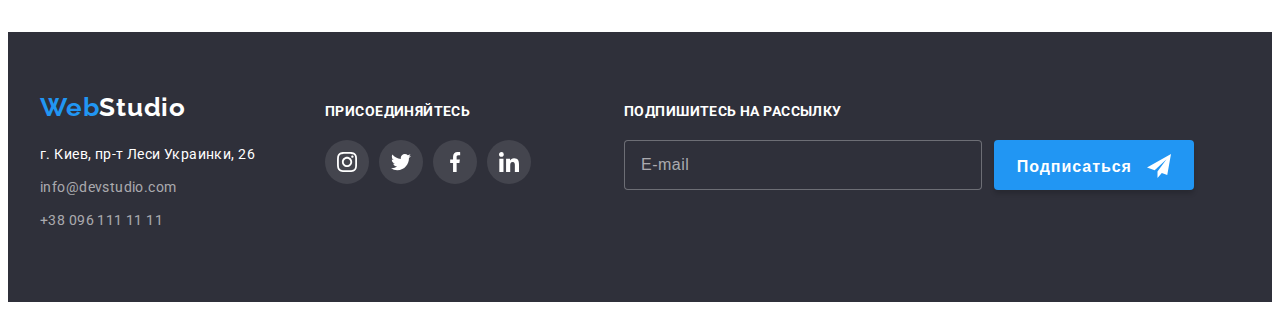
==== commit ffb7e576: "add footer portfolio" ====
--- a/portfolio.html
+++ b/portfolio.html
@@ -366,10 +366,12 @@
                 id="user-email"
                 placeholder="E-mail"
             /></label>
-            <button type="submit" class="online-btn">Подписаться</button>
-            <svg class="send-icon" width="24" height="24">
-              <use href="./images/icons.svg#icon-send"></use>
-            </svg>
+            <button type="submit" class="online-btn">
+              Подписаться
+              <svg class="send-icon" width="24" height="24">
+                <use href="./images/icons.svg#icon-send"></use>
+              </svg>
+            </button>
           </form>
         </div>
       </div>
--- a/css/styles.css
+++ b/css/styles.css
@@ -686,6 +686,12 @@
   margin-bottom: 20px;
 }
 
+.online-form {
+  display: flex;
+  align-items: center;
+  
+}
+
 .online-input {
   width: 358px;
   height: 50px;
@@ -700,7 +706,7 @@
   outline: none;
   font-weight: normal;
   font-size: 16px;
-  line-height: 1.25
+  line-height: 1.25;
   display: flex;
   align-items: center;
   letter-spacing: 0.03em;
@@ -724,20 +730,13 @@
 transition: background-color 250ms cubic-bezier(0.4, 0, 0.2, 1);
 }
 
-.send {
-  position: relative;
-  display: flex;
-}
-
-
-
 .online-btn {
   width: 200px;
   height: 50px;
   margin-left: 12px;
   font-weight: bold;
   font-size: 16px;
-  line-height: 1.88px;
+  line-height: 1.88;
   align-items: center;
   text-align: center;
   letter-spacing: 0.06em;
@@ -748,22 +747,20 @@
   border-radius: 4px;
   transition: background-color 250ms cubic-bezier(0.4, 0, 0.2, 1);
   border: none;
-  position: relative;
-}
-
-.online-btn:hover,
+}
+
+.send-icon {
+  margin-left: 10px;
+  transform: translateY(25%);
+}
+
+/* .online-btn:hover, */
 .online-btn:focus {
   color: var(--main-btn-color);
-  background-color:#188CE8;
+  background-color:#2196F3;
   transition: background-color 250ms cubic-bezier(0.4, 0, 0.2, 1);
 }
-.send-icon {
-  position: absolute;
-  transform: translate(-150%, 50%);
-    
-    
-  
-}
+
 
 /* -------Модальное окно--------- */
 .backdrop {
@@ -809,6 +806,11 @@
     justify-content: center;
 }
 
+.modal-close-icon:hover {
+  fill:var(--accent-color);
+  transition: background-color 250ms cubic-bezier(0.4, 0, 0.2, 1);
+}
+
 .is-hidden {
   visibility: hidden;
   opacity: 0;
@@ -850,11 +852,19 @@
   border: 1px solid rgba(33, 33, 33, 0.2);
   box-sizing: border-box;
   border-radius: 4px;
-  padding-left: 15px;
-  padding-right: 12px;
+  padding-left: 42px;
   color: var(--main-text-color);
   font-weight: normal;
   outline: none;
+  transition: background-color 250ms cubic-bezier(0.4, 0, 0.2, 1);
+}
+
+.modal-form-input:focus {
+  border-color: #2196F3;
+}
+
+.modal-form-input:focus + .input-icon {
+  fill: var(--accent-color);
 }
 
 .modal-form-text {
@@ -867,6 +877,7 @@
 border-radius: 4px;
 resize: none;
 padding: 12px 16px;
+outline: none;
 }
 
 .modal-form-text::placeholder {
@@ -879,6 +890,11 @@
 color: rgba(117, 117, 117, 0.5);;
 }
 
+.modal-form-text:focus {
+  border-color: #2196F3;
+  transition: background-color 250ms cubic-bezier(0.4, 0, 0.2, 1);
+}
+
 .form-input-text {
 font-family: Roboto;
 font-style: normal;
@@ -887,6 +903,7 @@
 line-height: 1.17;
 letter-spacing: 0.01em;
 color: #757575;
+padding-right: 12px;
 margin-bottom: 4px;
 display: block;
 }
@@ -947,14 +964,14 @@
   transition: background-color 250ms cubic-bezier(0.4, 0, 0.2, 1);
 }
 
-/* .btn-modal-btn:hover,
+.btn-modal-btn:hover,
 .btn-modal-btn:focus {
   color: var(--main-btn-color);
   box-shadow: 0px 3px 1px rgba(0, 0, 0, 0.1), 0px 1px 2px rgba(0, 0, 0, 0.08),
     0px 2px 2px rgba(0, 0, 0, 0.12);
   border-radius: 4px;
   background-color:#188CE8;
-} */
+}
 
 /*---------------Портфолио-------*/
 /*---------------Шапка---------*/
